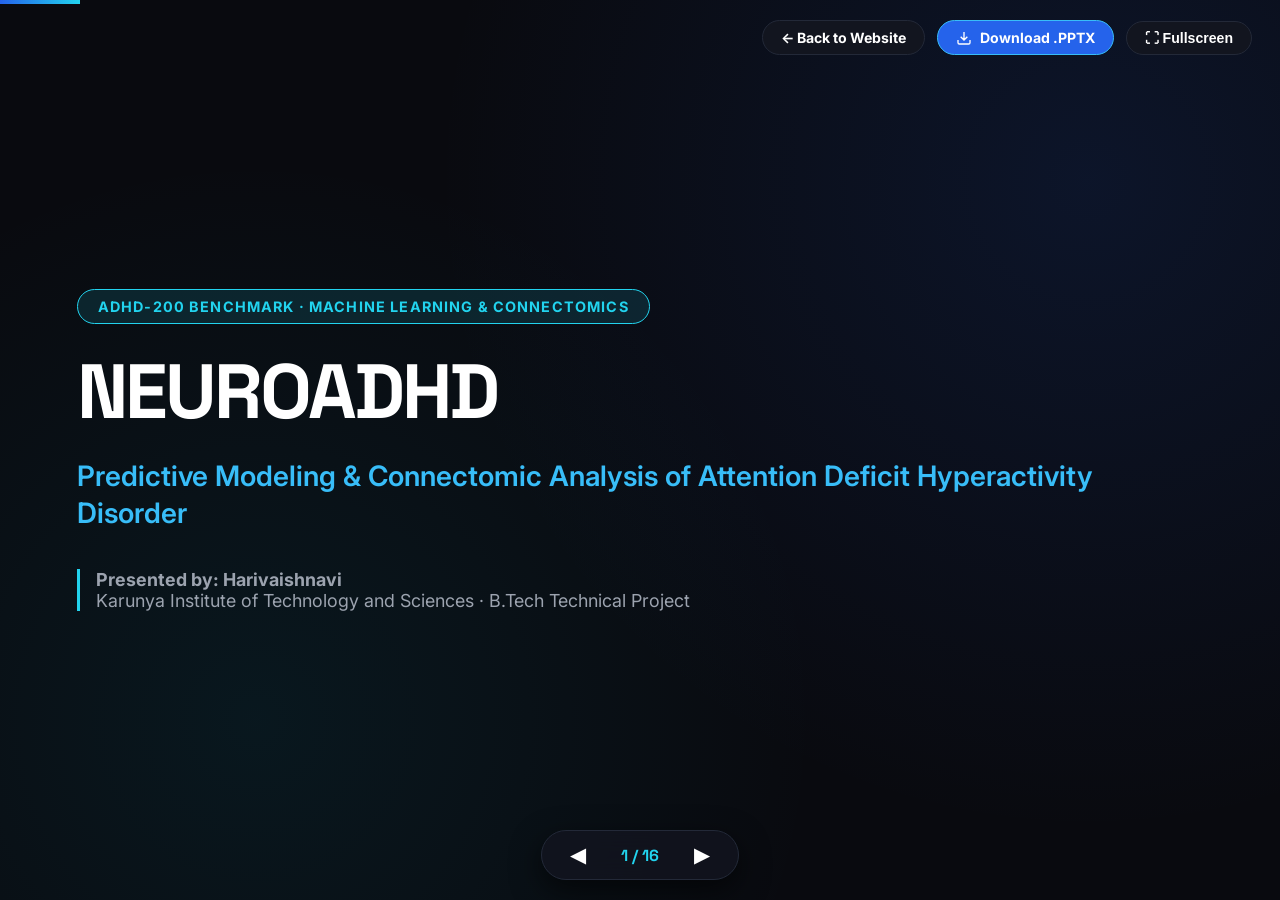
==== website/presentation.html @ 249923ac "Add high-visibility NeuroADHD presentation deck (PPTX and interactive web slides)" ====
<!doctype html>
<html lang="en">
<head>
  <meta charset="utf-8">
  <meta name="viewport" content="width=device-width, initial-scale=1">
  <title>NeuroADHD: Project Presentation Deck</title>
  <link rel="preconnect" href="https://fonts.googleapis.com">
  <link rel="preconnect" href="https://fonts.gstatic.com" crossorigin>
  <link href="https://fonts.googleapis.com/css2?family=Inter:wght@400;500;600;700&family=Space+Grotesk:wght@600;700&display=swap" rel="stylesheet">
  <style>
    :root {
      --bg: #090a0f;
      --card-bg: #12151f;
      --border: #232938;
      --cyan: #22d3ee;
      --blue: #38bdf8;
      --blue-dark: #2563eb;
      --orange: #f97316;
      --white: #ffffff;
      --muted: #9ca3af;
      --light: #e2e8f0;
      --font: 'Inter', system-ui, -apple-system, sans-serif;
      --display: 'Space Grotesk', system-ui, sans-serif;
    }

    *, *::before, *::after { box-sizing: border-box; margin: 0; padding: 0; }
    html, body {
      width: 100%; height: 100%; overflow: hidden;
      background: var(--bg); color: var(--white);
      font-family: var(--font);
      -webkit-font-smoothing: antialiased;
    }

    /* Deck Layout */
    .deck-container {
      position: relative; width: 100vw; height: 100vh;
      display: flex; align-items: center; justify-content: center;
    }

    .slide {
      position: absolute; inset: 0;
      display: none; flex-direction: column; justify-content: space-between;
      padding: clamp(30px, 4vw, 60px) clamp(40px, 6vw, 90px);
      background: radial-gradient(circle at 85% 20%, rgba(37, 99, 235, 0.12), transparent 50%),
                  radial-gradient(circle at 20% 80%, rgba(6, 182, 212, 0.08), transparent 45%),
                  var(--bg);
      opacity: 0; transform: scale(0.98);
      transition: opacity 0.35s ease, transform 0.35s ease;
    }

    .slide.active {
      display: flex; opacity: 1; transform: scale(1); z-index: 2;
    }

    /* Slide Header */
    .slide-header {
      margin-bottom: 24px;
    }
    .slide-eyebrow {
      font-size: clamp(0.85rem, 1.2vw, 1.15rem);
      font-weight: 700; color: var(--cyan);
      text-transform: uppercase; letter-spacing: 0.14em;
      display: flex; align-items: center; gap: 10px; margin-bottom: 8px;
    }
    .slide-eyebrow::before {
      content: ""; width: 24px; height: 3px; background: var(--cyan); border-radius: 999px;
    }
    .slide-title {
      font-family: var(--display);
      font-size: clamp(2.2rem, 3.2vw, 3.6rem);
      font-weight: 700; line-height: 1.12; letter-spacing: -0.03em;
    }
    .slide-title em {
      font-style: normal;
      background: linear-gradient(135deg, #fff 30%, var(--cyan) 80%, var(--blue) 100%);
      -webkit-background-clip: text; -webkit-text-fill-color: transparent;
    }

    /* Slide Body Layouts */
    .slide-body {
      flex: 1; display: flex; align-items: center; gap: clamp(24px, 3.5vw, 56px);
      min-height: 0;
    }

    .grid-2 {
      display: grid; grid-template-columns: 1.1fr 1fr; gap: 36px; width: 100%; height: 100%;
      align-items: center;
    }

    .grid-cards {
      display: grid; grid-template-columns: repeat(3, 1fr); gap: 24px; width: 100%;
    }

    .grid-cards-2 {
      display: grid; grid-template-columns: repeat(2, 1fr); gap: 24px; width: 100%;
    }

    /* Content Cards */
    .card {
      background: var(--card-bg); border: 1px solid var(--border);
      border-radius: 20px; padding: clamp(22px, 2.2vw, 36px);
      box-shadow: 0 10px 30px rgba(0, 0, 0, 0.4);
    }
    .card-title {
      font-family: var(--display); font-size: clamp(1.3rem, 1.6vw, 1.9rem);
      font-weight: 700; color: var(--cyan); margin-bottom: 12px;
    }
    .card-text {
      font-size: clamp(1.05rem, 1.25vw, 1.35rem); line-height: 1.6;
      color: var(--light);
    }

    .stat-card {
      text-align: center; padding: clamp(24px, 2.5vw, 40px);
    }
    .stat-num {
      font-family: var(--display); font-size: clamp(3.2rem, 4.5vw, 5.5rem);
      font-weight: 700; line-height: 1; margin-bottom: 8px;
    }
    .stat-label {
      font-size: clamp(1.15rem, 1.4vw, 1.6rem); font-weight: 700; color: var(--white);
      margin-bottom: 6px;
    }
    .stat-desc {
      font-size: clamp(0.9rem, 1.05vw, 1.2rem); color: var(--muted);
    }

    /* Big Bullet Lists */
    .big-bullets {
      list-style: none; display: flex; flex-direction: column; gap: clamp(14px, 1.6vw, 24px);
    }
    .big-bullets li {
      font-size: clamp(1.1rem, 1.35vw, 1.5rem); line-height: 1.55; color: var(--light);
      position: relative; padding-left: 1.8em;
    }
    .big-bullets li::before {
      content: "✦"; position: absolute; left: 0; top: 0;
      color: var(--cyan); font-size: 1.1em;
    }
    .big-bullets strong { color: var(--white); }

    /* Media Frames */
    .media-frame {
      width: 100%; height: 100%; max-height: 62vh;
      border-radius: 18px; overflow: hidden; border: 1px solid var(--border);
      background: #fafaf9; display: flex; align-items: center; justify-content: center;
      box-shadow: 0 20px 40px rgba(0,0,0,0.5);
    }
    .media-frame img {
      max-width: 100%; max-height: 100%; object-fit: contain;
    }

    /* Title Slide Specific */
    .hero-slide {
      justify-content: center; gap: 28px;
    }
    .badge-tag {
      display: inline-flex; align-items: center; gap: 10px;
      padding: 8px 20px; border-radius: 999px;
      background: rgba(34, 211, 238, 0.12); border: 1px solid var(--cyan);
      color: var(--cyan); font-weight: 700; font-size: clamp(0.9rem, 1.1vw, 1.2rem);
      letter-spacing: 0.08em; text-transform: uppercase; align-self: flex-start;
    }
    .hero-h1 {
      font-family: var(--display); font-size: clamp(3.5rem, 6vw, 6.2rem);
      font-weight: 700; line-height: 1.02; letter-spacing: -0.04em;
    }
    .hero-h2 {
      font-size: clamp(1.4rem, 2.2vw, 2.2rem); color: var(--blue);
      font-weight: 600; line-height: 1.3;
    }
    .hero-meta {
      font-size: clamp(1.1rem, 1.4vw, 1.5rem); color: var(--muted);
      border-left: 3px solid var(--cyan); padding-left: 16px; margin-top: 10px;
    }

    /* Controls Bar */
    .deck-controls {
      position: fixed; bottom: 20px; left: 50%; transform: translateX(-50%);
      z-index: 100; display: flex; align-items: center; gap: 14px;
      background: rgba(18, 21, 31, 0.85); backdrop-filter: blur(14px);
      border: 1px solid var(--border); border-radius: 999px;
      padding: 8px 18px; box-shadow: 0 10px 30px rgba(0,0,0,0.6);
    }
    .ctrl-btn {
      background: none; border: 0; color: var(--white);
      font-size: 1.3rem; cursor: pointer; padding: 4px 10px; border-radius: 8px;
      transition: all 0.2s; display: grid; place-items: center;
    }
    .ctrl-btn:hover { background: rgba(255, 255, 255, 0.15); color: var(--cyan); }
    .deck-counter {
      font-family: var(--display); font-size: 1rem; font-weight: 700;
      color: var(--cyan); min-width: 60px; text-align: center;
    }

    .top-actions {
      position: fixed; top: 20px; right: 28px; z-index: 100;
      display: flex; align-items: center; gap: 12px;
    }
    .action-btn {
      display: inline-flex; align-items: center; gap: 8px;
      padding: 8px 18px; border-radius: 999px; font-size: 0.88rem; font-weight: 700;
      color: #fff; background: var(--card-bg); border: 1px solid var(--border);
      text-decoration: none; transition: all 0.2s; cursor: pointer;
    }
    .action-btn:hover {
      background: var(--blue-dark); border-color: var(--blue); transform: translateY(-2px);
    }
    .action-btn--primary {
      background: var(--blue-dark); border-color: var(--blue);
    }
    .action-btn--primary:hover {
      background: var(--cyan); color: #000;
    }

    /* Progress Line */
    .deck-progress {
      position: fixed; top: 0; left: 0; height: 4px;
      background: linear-gradient(90deg, var(--blue-dark), var(--cyan));
      width: 0; z-index: 150; transition: width 0.3s ease;
    }

    @media (max-width: 1024px) {
      .grid-2 { grid-template-columns: 1fr; gap: 20px; }
      .grid-cards { grid-template-columns: repeat(2, 1fr); }
      .media-frame { max-height: 40vh; }
    }
  </style>
</head>
<body>

<div class="deck-progress" id="deckProgress"></div>

<div class="top-actions">
  <a class="action-btn" href="index.html">← Back to Website</a>
  <a class="action-btn action-btn--primary" href="NeuroADHD_Presentation.pptx" download title="Download PowerPoint File">
    <svg width="16" height="16" viewBox="0 0 24 24" fill="none" stroke="currentColor" stroke-width="2"><path d="M21 15v4a2 2 0 0 1-2 2H5a2 2 0 0 1-2-2v-4M7 10l5 5 5-5M12 15V3"/></svg>
    Download .PPTX
  </a>
  <button class="action-btn" id="fsBtn" title="Toggle Fullscreen">⛶ Fullscreen</button>
</div>

<div class="deck-container">

  <!-- SLIDE 1: Title -->
  <section class="slide hero-slide active" data-index="1">
    <div class="badge-tag">ADHD-200 Benchmark · Machine Learning & Connectomics</div>
    <h1 class="hero-h1">NEUROADHD</h1>
    <h2 class="hero-h2">Predictive Modeling & Connectomic Analysis of Attention Deficit Hyperactivity Disorder</h2>
    <div class="hero-meta">
      <strong>Presented by: Harivaishnavi</strong><br>
      Karunya Institute of Technology and Sciences · B.Tech Technical Project
    </div>
  </section>

  <!-- SLIDE 2: Key Milestones -->
  <section class="slide" data-index="2">
    <header class="slide-header">
      <div class="slide-eyebrow">Executive Summary</div>
      <h2 class="slide-title">Key Project Milestones at a <em>Glance</em></h2>
    </header>
    <div class="slide-body">
      <div class="grid-cards">
        <div class="card stat-card">
          <div class="stat-num" style="color: var(--white);">935</div>
          <div class="stat-label">Children in Cohort</div>
          <div class="stat-desc">Harmonized across 9 international clinics</div>
        </div>
        <div class="card stat-card">
          <div class="stat-num" style="color: var(--cyan);">13</div>
          <div class="stat-label">ML Architectures</div>
          <div class="stat-desc">Tree, linear, SVM & stacking ensembles</div>
        </div>
        <div class="card stat-card">
          <div class="stat-num" style="color: var(--blue);">0.73</div>
          <div class="stat-label">Set A ROC-AUC</div>
          <div class="stat-desc">Demographics + Cognitive IQ only (No survey)</div>
        </div>
        <div class="card stat-card">
          <div class="stat-num" style="color: var(--orange);">0.96</div>
          <div class="stat-label">Set B ROC-AUC</div>
          <div class="stat-desc">Augmented with parent symptom ratings</div>
        </div>
        <div class="card stat-card">
          <div class="stat-num" style="color: var(--cyan);">40</div>
          <div class="stat-label">fMRI Scans Analysed</div>
          <div class="stat-desc">Resting-state BOLD timeseries via Nilearn</div>
        </div>
        <div class="card stat-card">
          <div class="stat-num" style="color: var(--muted);">p=0.11</div>
          <div class="stat-label">Permutation Test</div>
          <div class="stat-desc">Connectome classifiers not above chance</div>
        </div>
      </div>
    </div>
  </section>

  <!-- SLIDE 3: Problem Statement -->
  <section class="slide" data-index="3">
    <header class="slide-header">
      <div class="slide-eyebrow">Clinical Background</div>
      <h2 class="slide-title">Why ADHD Diagnosis Needs <em>Machine Learning</em></h2>
    </header>
    <div class="slide-body">
      <div class="grid-cards-2">
        <div class="card">
          <div class="card-title">01 · High Global Burden</div>
          <p class="card-text">ADHD impacts 5% to 7% of children worldwide, impairing executive function, academic attainment, and emotional regulation.</p>
        </div>
        <div class="card">
          <div class="card-title">02 · Subjective & Delayed</div>
          <p class="card-text">Standard assessments rely on parent/teacher interviews and clinician variance. Waitlists exceed 12–18 months in community healthcare.</p>
        </div>
        <div class="card">
          <div class="card-title">03 · Masking & Gender Gap</div>
          <p class="card-text">High-IQ children and females frequently mask overt hyperactivity, exhibiting subtle inattention and suffering from delayed diagnosis.</p>
        </div>
        <div class="card">
          <div class="card-title">04 · Consortium Site Bias</div>
          <p class="card-text">Multicenter cohorts exhibit massive clinic prevalence shifts (0% to 58%), causing naive AI models to memorize hospital names instead of pathology.</p>
        </div>
      </div>
    </div>
  </section>

  <!-- SLIDE 4: Personal Contributions -->
  <section class="slide" data-index="4">
    <header class="slide-header">
      <div class="slide-eyebrow">Project Scope</div>
      <h2 class="slide-title">What Exactly I Built & <em>Delivered</em></h2>
    </header>
    <div class="slide-body">
      <div class="grid-cards">
        <div class="card">
          <div class="card-title">Data Ingestion</div>
          <p class="card-text">Harmonized 10 clinical centers, pruned 101 duplicate records, normalized Conners & ADHD-RS to [0,1], and fixed sentinel NaNs.</p>
        </div>
        <div class="card">
          <div class="card-title">Statistical Rigor</div>
          <p class="card-text">Evaluated Cohen's d effect sizes, Welch's t-tests, Mann-Whitney U, and VIFs across demographic and cognitive markers.</p>
        </div>
        <div class="card">
          <div class="card-title">13-Model Zoo</div>
          <p class="card-text">Trained and tuned 13 ML models via 5-fold CV, randomized search, voting/stacking ensembles, and Youden thresholding.</p>
        </div>
        <div class="card">
          <div class="card-title">Fairness & Bias</div>
          <p class="card-text">Conducted Leave-One-Site-Out (LOSO) checks, audited 0.70 site confounder, and uncovered ethical gender sensitivity disparity.</p>
        </div>
        <div class="card">
          <div class="card-title">SHAP Attribution</div>
          <p class="card-text">Decomposed black-box decisions with SHAP beeswarm/force plots, uncovering and fixing the NYU handedness artifact.</p>
        </div>
        <div class="card">
          <div class="card-title">Connectomics & App</div>
          <p class="card-text">Extracted fMRI connectomes with Nilearn (MSDL & BASC) and built an interactive 3D WebGL web app with live in-browser inference.</p>
        </div>
      </div>
    </div>
  </section>

  <!-- SLIDE 5: Phase 1 Data Cleaning -->
  <section class="slide" data-index="5">
    <header class="slide-header">
      <div class="slide-eyebrow">Phase 1 · ETL Pipeline</div>
      <h2 class="slide-title">Multi-Center Clinical Data <em>Harmonization</em></h2>
    </header>
    <div class="slide-body">
      <div class="grid-2">
        <div class="card">
          <ul class="big-bullets">
            <li><strong>Ingested 10 Clinics:</strong> Downloaded raw TSVs directly from the public ADHD-200 S3 repository.</li>
            <li><strong>Excised 101 Duplicates:</strong> Filtered repeated rows to ensure zero data leakage across splits.</li>
            <li><strong>Normalized Questionnaires:</strong> Unified Conners' T-scores (40–100) and ADHD-RS IV (18–72) onto a continuous [0, 1] severity scale.</li>
            <li><strong>Harmonized Handedness:</strong> Converted disparate categorical & continuous scales into a unified dominant hand indicator.</li>
            <li><strong>Quarantined Brown Site:</strong> Isolated unlabelled cohort (n=26) for zero-shot testing.</li>
          </ul>
        </div>
        <div class="media-frame">
          <img src="assets/img/01_raw_column_coverage.png" alt="Column coverage matrix">
        </div>
      </div>
    </div>
  </section>

  <!-- SLIDE 6: Phase 2 EDA -->
  <section class="slide" data-index="6">
    <header class="slide-header">
      <div class="slide-eyebrow">Phase 2 · Exploratory Analysis</div>
      <h2 class="slide-title">Statistical Findings & <em>Cohen's d Effect Sizes</em></h2>
    </header>
    <div class="slide-body">
      <div class="grid-2">
        <div class="card">
          <ul class="big-bullets">
            <li><strong>Sex Disparity:</strong> Boys diagnosed at more than double the rate of girls (49% vs 22%).</li>
            <li><strong>Cognitive Shifts:</strong> Verbal IQ (d = -0.47), Performance IQ (d = -0.55), and Full IQ (d = -0.56) show modest drops but heavy overlap.</li>
            <li><strong>Symptom Dominance:</strong> Parent rating questionnaires exhibit massive clinical separation (Cohen's d = 2.87, p &lt; 1e-100!).</li>
            <li><strong>Site Asymmetry:</strong> ADHD rates vary between 0% (WashU) and 58% (NYU), acting as a primary statistical confounder.</li>
            <li><strong>PCA & t-SNE:</strong> Proved no distinct biological clusters exist without symptom ratings.</li>
          </ul>
        </div>
        <div class="media-frame">
          <img src="assets/img/02_effect_sizes.png" alt="Cohen's d effect sizes">
        </div>
      </div>
    </div>
  </section>

  <!-- SLIDE 7: Phase 3 Preprocessing -->
  <section class="slide" data-index="7">
    <header class="slide-header">
      <div class="slide-eyebrow">Phase 3 · Feature Engineering</div>
      <h2 class="slide-title">Evidence-Based Preprocessing & <em>Imbalance Mitigation</em></h2>
    </header>
    <div class="slide-body">
      <div class="grid-2">
        <div class="card">
          <ul class="big-bullets">
            <li><strong>Stratified 80/20 Split:</strong> Locked 20% holdout test set (n=187 for Set A; n=98 for Set B) untouched until final evaluation.</li>
            <li><strong>Imputation Benchmark:</strong> Mean, Median, KNN, and Iterative imputation gave identical AUCs; median was selected for operational simplicity.</li>
            <li><strong>Class Imbalance Mitigation:</strong> Class-weighted loss raised minority catch rate (sensitivity) from 49% to 67%.</li>
            <li><strong>Non-Linear Features:</strong> Engineered Verbal-Performance IQ Discrepancy and quadratic Age curve (Age - 12)^2.</li>
            <li><strong>Consensus Feature Selection:</strong> RFECV and L1 Lasso confirmed parent symptom ratings outrank all other features.</li>
          </ul>
        </div>
        <div class="media-frame">
          <img src="assets/img/03_imbalance_comparison.png" alt="Class imbalance handling benchmark">
        </div>
      </div>
    </div>
  </section>

  <!-- SLIDE 8: Phase 4 Model Zoo -->
  <section class="slide" data-index="8">
    <header class="slide-header">
      <div class="slide-eyebrow">Phase 4 · Model Zoo</div>
      <h2 class="slide-title">Benchmarking 13 Machine Learning <em>Architectures</em></h2>
    </header>
    <div class="slide-body">
      <div class="grid-2">
        <div class="card">
          <ul class="big-bullets">
            <li><strong>13 Architectures Evaluated:</strong> Logistic Regression, LDA, Gaussian NB, KNN, Random Forest, Extra Trees, GBDT, XGBoost, LightGBM, AdaBoost, RBF SVM, Voting, and Stacking.</li>
            <li><strong>Rigorous 5-Fold Cross Validation:</strong> Evaluated all models under identical folds with full pipeline containment.</li>
            <li><strong>Hyperparameter Tuning:</strong> Conducted RandomizedSearchCV across model parameter distributions.</li>
            <li><strong>Youden Thresholding:</strong> Calibrated decision cutoffs to balance sensitivity and specificity under class imbalance.</li>
          </ul>
        </div>
        <div class="media-frame">
          <img src="assets/img/04_model_comparison_cv.png" alt="Model comparison boxplot">
        </div>
      </div>
    </div>
  </section>

  <!-- SLIDE 9: Phase 5 Test Set Results -->
  <section class="slide" data-index="9">
    <header class="slide-header">
      <div class="slide-eyebrow">Phase 5 · Test Set Generalization</div>
      <h2 class="slide-title">Locked Holdout Test Results <em>(1,000 Bootstraps)</em></h2>
    </header>
    <div class="slide-body">
      <div class="grid-cards-2">
        <div class="card" style="border-color: var(--blue); border-width: 2px;">
          <div style="color: var(--blue); font-weight: 700; font-size: 1.2rem; margin-bottom: 4px;">SET A: Demographics & IQ Only</div>
          <div style="color: var(--muted); font-size: 1rem; margin-bottom: 12px;">Random Forest (Tuned) · n = 187</div>
          <div class="stat-num" style="color: var(--white); font-size: 4rem;">0.730</div>
          <div style="color: var(--cyan); font-weight: 700; margin-bottom: 16px;">Test ROC-AUC (95% CI: 0.655 – 0.800)</div>
          <ul class="big-bullets" style="gap: 10px;">
            <li style="font-size: 1.15rem;">Accuracy: <strong>64.7%</strong> | Bal. Acc: <strong>64.6%</strong></li>
            <li style="font-size: 1.15rem;">Sensitivity (Catch Rate): <strong>63.9%</strong></li>
            <li style="font-size: 1.15rem;">Specificity (Clear Rate): <strong>65.2%</strong></li>
            <li style="font-size: 1.15rem;"><strong>Takeaway:</strong> Demographic markers establish an upper bound of ~0.73 AUC.</li>
          </ul>
        </div>

        <div class="card" style="border-color: var(--orange); border-width: 2px;">
          <div style="color: var(--orange); font-weight: 700; font-size: 1.2rem; margin-bottom: 4px;">SET B: With Parent Symptom Ratings</div>
          <div style="color: var(--muted); font-size: 1rem; margin-bottom: 12px;">Logistic Regression (Tuned) · n = 98</div>
          <div class="stat-num" style="color: var(--white); font-size: 4rem;">0.955</div>
          <div style="color: var(--orange); font-weight: 700; margin-bottom: 16px;">Test ROC-AUC (95% CI: 0.906 – 0.988)</div>
          <ul class="big-bullets" style="gap: 10px;">
            <li style="font-size: 1.15rem;">Accuracy: <strong>88.8%</strong> | Bal. Acc: <strong>88.7%</strong></li>
            <li style="font-size: 1.15rem;">Sensitivity (Catch Rate): <strong>94.0%</strong></li>
            <li style="font-size: 1.15rem;">Specificity (Clear Rate): <strong>83.3%</strong></li>
            <li style="font-size: 1.15rem;"><strong>Takeaway:</strong> Behavioral ratings determine diagnosis (automated screening).</li>
          </ul>
        </div>
      </div>
    </div>
  </section>

  <!-- SLIDE 10: Phase 6 Gender Fairness -->
  <section class="slide" data-index="10">
    <header class="slide-header">
      <div class="slide-eyebrow">Phase 6 · Algorithmic Fairness</div>
      <h2 class="slide-title">Uncovering Severe Gender Disparity in <em>Set A</em></h2>
    </header>
    <div class="slide-body">
      <div class="grid-2">
        <div class="card">
          <ul class="big-bullets">
            <li><strong>Severe Catch-Rate Gap:</strong> In Set A (demographics only), sensitivity for boys was <strong>75.0%</strong>, but collapsed to <strong>25.0%</strong> for girls!</li>
            <li><strong>Why?</strong> The model learned that "male" is a major clue, codifying historical referral bias.</li>
            <li><strong>Clinical Danger:</strong> Girls with high IQ or inattentive profiles were systematically misclassified as neurotypical.</li>
            <li><strong>Resolution in Set B:</strong> Incorporating parent questionnaires restored female sensitivity to <strong>100.0%</strong>!</li>
          </ul>
        </div>
        <div class="media-frame">
          <img src="assets/img/04_confusion_matrices.png" alt="Confusion matrices by group">
        </div>
      </div>
    </div>
  </section>

  <!-- SLIDE 11: Phase 7 Site Confounders -->
  <section class="slide" data-index="11">
    <header class="slide-header">
      <div class="slide-eyebrow">Phase 7 · Confounder Auditing</div>
      <h2 class="slide-title">Clinic Confounder Discovery & <em>LOSO Validation</em></h2>
    </header>
    <div class="slide-body">
      <div class="grid-2">
        <div class="card">
          <ul class="big-bullets">
            <li><strong>The Clinic Shortcut:</strong> A model provided ONLY the clinic ID reaches <strong>0.7025 AUC</strong> without looking at the patient!</li>
            <li><strong>Strict Exclusion:</strong> Clinic ID was excluded from production features to ensure genuine generalization.</li>
            <li><strong>Leave-One-Site-Out (LOSO):</strong> Iteratively trained on N-1 clinics and tested on the remaining clinic.</li>
            <li><strong>Performance Swings:</strong> Scores range from 0.56 AUC (KKI) to 0.86 AUC (Peking), proving multi-site re-calibration is mandatory.</li>
          </ul>
        </div>
        <div class="media-frame">
          <img src="assets/img/04_leave_one_site_out.png" alt="LOSO results across clinics">
        </div>
      </div>
    </div>
  </section>

  <!-- SLIDE 12: Phase 8 SHAP Explainability -->
  <section class="slide" data-index="12">
    <header class="slide-header">
      <div class="slide-eyebrow">Phase 8 · Explainable AI</div>
      <h2 class="slide-title">SHAP Feature Attribution & <em>The NYU Handedness Bug</em></h2>
    </header>
    <div class="slide-body">
      <div class="grid-2">
        <div class="card">
          <ul class="big-bullets">
            <li><strong>The Handedness Mystery:</strong> Handedness originally ranked 2nd in importance for Set A. Left-handedness pushed strongly toward ADHD.</li>
            <li><strong>Investigating Raw Data:</strong> NYU (58% ADHD rate) coded handedness as continuous Edinburgh scores, while other clinics coded binary flags!</li>
            <li><strong>The Fix:</strong> Re-harmonized all clinics to true dominant hand -> Handedness attribution collapsed to zero!</li>
            <li><strong>Takeaway:</strong> Proved that explainable AI (SHAP) is essential to detect hidden data collection artifacts.</li>
          </ul>
        </div>
        <div class="media-frame">
          <img src="assets/img/05_shap_beeswarm_SetA.png" alt="SHAP Beeswarm summary Set A">
        </div>
      </div>
    </div>
  </section>

  <!-- SLIDE 13: Phase 9 fMRI Connectomics -->
  <section class="slide" data-index="13">
    <header class="slide-header">
      <div class="slide-eyebrow">Phase 9 · Neuroimaging Analysis</div>
      <h2 class="slide-title">Resting-State fMRI Connectomes <em>via Nilearn</em></h2>
    </header>
    <div class="slide-body">
      <div class="grid-2">
        <div class="card">
          <ul class="big-bullets">
            <li><strong>Connectome Pipeline (n = 40):</strong> MSDL (39 regions) and BASC-64 atlases; Correlation, Partial Correlation, and Tangent Space.</li>
            <li><strong>42 Configurations Tested:</strong> Top model: PCA + RBF SVM on MSDL correlation matrix (Accuracy: 56.2%, ROC-AUC: 0.63).</li>
            <li><strong>500-Iteration Permutation Test:</strong> Observed score yields p = 0.11 (Null mean = 51.2%).</li>
            <li><strong>Scientific Verdict:</strong> In n=40 samples, rs-fMRI connectomes do NOT significantly outperform random guessing. Larger cohorts (n&gt;2,000) are needed.</li>
          </ul>
        </div>
        <div class="media-frame">
          <img src="assets/img/06_connectome.png" alt="Brain connectome network plot">
        </div>
      </div>
    </div>
  </section>

  <!-- SLIDE 14: Phase 10 Web Deployment -->
  <section class="slide" data-index="14">
    <header class="slide-header">
      <div class="slide-eyebrow">Phase 10 · Production Deployment</div>
      <h2 class="slide-title">Interactive 3D Web App & <em>Live In-Browser Inference</em></h2>
    </header>
    <div class="slide-body">
      <div class="grid-cards">
        <div class="card">
          <div class="card-title">3D Brain Connectome</div>
          <p class="card-text">Three.js WebGL canvas rendering 48 anatomical nodes with traveling synaptic BOLD pulses responsive to cursor movement.</p>
        </div>
        <div class="card">
          <div class="card-title">Interactive Model Zoo</div>
          <p class="card-text">Chart.js multi-metric benchmark explorer: toggle ROC-AUC, Balanced Accuracy, F1-Score, Sensitivity, and Precision.</p>
        </div>
        <div class="card">
          <div class="card-title">Live In-Browser Predictor</div>
          <p class="card-text">Executes real-time logistic regression inference in the browser with 5 clinical presets (Control, Combined, Inattentive, High-IQ, Reset).</p>
        </div>
        <div class="card">
          <div class="card-title">SHAP Waterfall Bars</div>
          <p class="card-text">Dynamic log-odds attribution chart showing exact positive (ADHD) and negative (TD) contributions with sign tags.</p>
        </div>
        <div class="card">
          <div class="card-title">Zero Backend Required</div>
          <p class="card-text">Pure static bundle deployed on GitHub Pages with zero server dependencies and instant global availability.</p>
        </div>
        <div class="card">
          <div class="card-title">Full Reproducibility</div>
          <p class="card-text">Features interactive HTML exports for all 6 notebooks, .ipynb downloads, and copyable repository structure.</p>
        </div>
      </div>
    </div>
  </section>

  <!-- SLIDE 15: Conclusion -->
  <section class="slide" data-index="15">
    <header class="slide-header">
      <div class="slide-eyebrow">Conclusion & Impact</div>
      <h2 class="slide-title">Key Scientific Takeaways & <em>Future Directions</em></h2>
    </header>
    <div class="slide-body">
      <div class="grid-cards-2">
        <div class="card">
          <div class="card-title">What My Project Proved</div>
          <ul class="big-bullets" style="gap: 12px; margin-top: 10px;">
            <li style="font-size: 1.15rem;">Demographics + IQ establish an upper bound of ~0.73 AUC.</li>
            <li style="font-size: 1.15rem;">Parent surveys dominate diagnosis (~0.96 AUC, 94% sensitivity).</li>
            <li style="font-size: 1.15rem;">Demographic AI discriminates against females (25% catch rate).</li>
            <li style="font-size: 1.15rem;">SHAP explainability is mandatory to catch multi-site data artifacts.</li>
            <li style="font-size: 1.15rem;">Small-sample fMRI connectomes are limited by sample size.</li>
          </ul>
        </div>

        <div class="card">
          <div class="card-title">Future Enhancements</div>
          <ul class="big-bullets" style="gap: 12px; margin-top: 10px;">
            <li style="font-size: 1.15rem;">Scale neuroimaging to the ABCD Study (n > 11,800).</li>
            <li style="font-size: 1.15rem;">Model teacher-parent rating discordance as an informative feature.</li>
            <li style="font-size: 1.15rem;">Incorporate Polygenic Risk Scores (PRS) for gene-cognition fusion.</li>
            <li style="font-size: 1.15rem;">Package into HL7 FHIR-compliant Electronic Health Record (EHR) clinical decision support modules.</li>
          </ul>
        </div>
      </div>
    </div>
  </section>

  <!-- SLIDE 16: Q&A / Thank You -->
  <section class="slide hero-slide" data-index="16" style="text-align: center; align-items: center;">
    <h1 class="hero-h1" style="font-size: 5rem;">THANK YOU</h1>
    <h2 class="hero-h2" style="font-size: 2.2rem; color: var(--cyan);">Questions & Discussion</h2>
    <div class="card" style="max-width: 800px; padding: 30px; margin-top: 20px;">
      <p style="font-size: 1.25rem; line-height: 1.8; color: var(--light);">
        🌐 <strong>Live Website:</strong> <a href="https://harivaishnavi28192.github.io/NeuroADHD/" target="_blank" style="color: var(--blue);">harivaishnavi28192.github.io/NeuroADHD</a><br>
        💻 <strong>GitHub Code:</strong> <a href="https://github.com/Harivaishnavi28192/NeuroADHD" target="_blank" style="color: var(--cyan);">github.com/Harivaishnavi28192/NeuroADHD</a><br>
        👤 <strong>Presenter:</strong> Harivaishnavi | Karunya Institute of Technology and Sciences
      </p>
    </div>
  </section>

</div>

<!-- Deck Navigation Controls -->
<div class="deck-controls">
  <button class="ctrl-btn" id="prevBtn" title="Previous Slide (Left Arrow)">◀</button>
  <span class="deck-counter" id="deckCounter">1 / 16</span>
  <button class="ctrl-btn" id="nextBtn" title="Next Slide (Right Arrow or Space)">▶</button>
</div>

<script>
  (function () {
    const slides = Array.from(document.querySelectorAll('.slide'));
    const counter = document.getElementById('deckCounter');
    const progress = document.getElementById('deckProgress');
    const prevBtn = document.getElementById('prevBtn');
    const nextBtn = document.getElementById('nextBtn');
    const fsBtn = document.getElementById('fsBtn');
    let current = 0;

    function showSlide(index) {
      current = Math.max(0, Math.min(index, slides.length - 1));
      slides.forEach((s, i) => s.classList.toggle('active', i === current));
      if (counter) counter.textContent = `${current + 1} / ${slides.length}`;
      if (progress) progress.style.width = `${((current + 1) / slides.length) * 100}%`;
    }

    function next() { showSlide(current + 1); }
    function prev() { showSlide(current - 1); }

    if (nextBtn) nextBtn.addEventListener('click', next);
    if (prevBtn) prevBtn.addEventListener('click', prev);

    document.addEventListener('keydown', (e) => {
      if (e.key === 'ArrowRight' || e.key === ' ' || e.key === 'PageDown') {
        e.preventDefault(); next();
      } else if (e.key === 'ArrowLeft' || e.key === 'PageUp') {
        e.preventDefault(); prev();
      } else if (e.key === 'Home') {
        e.preventDefault(); showSlide(0);
      } else if (e.key === 'End') {
        e.preventDefault(); showSlide(slides.length - 1);
      } else if (e.key.toLowerCase() === 'f') {
        toggleFullscreen();
      }
    });

    function toggleFullscreen() {
      if (!document.fullscreenElement) {
        document.documentElement.requestFullscreen().catch(() => {});
      } else {
        document.exitFullscreen().catch(() => {});
      }
    }
    if (fsBtn) fsBtn.addEventListener('click', toggleFullscreen);

    showSlide(0);
  })();
</script>
</body>
</html>
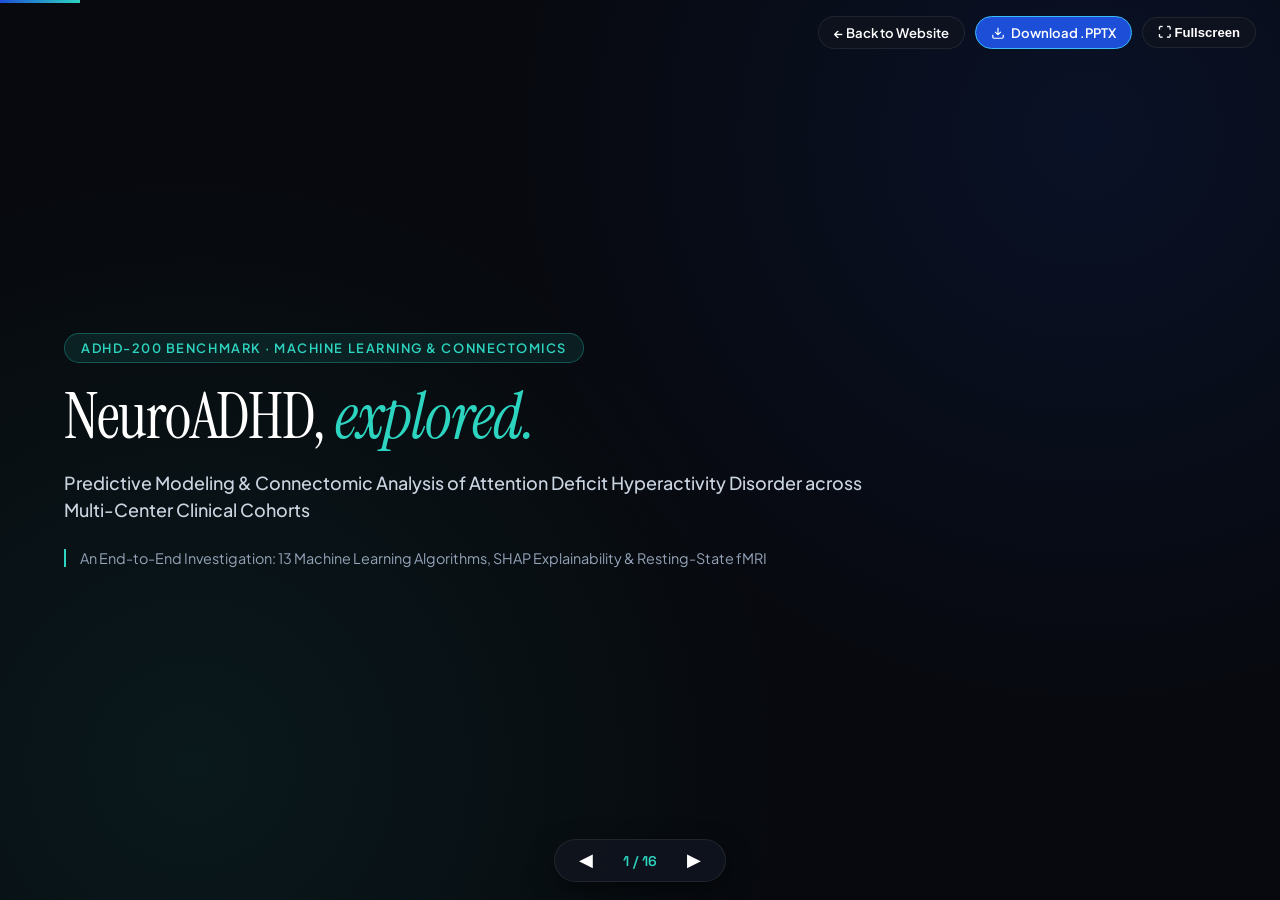
==== commit 3b56388c: "Refactor presentation typography, font sizes, and minimal closing slide" ====
--- a/website/presentation.html
+++ b/website/presentation.html
@@ -6,28 +6,31 @@
   <title>NeuroADHD: Project Presentation Deck</title>
   <link rel="preconnect" href="https://fonts.googleapis.com">
   <link rel="preconnect" href="https://fonts.gstatic.com" crossorigin>
-  <link href="https://fonts.googleapis.com/css2?family=Inter:wght@400;500;600;700&family=Space+Grotesk:wght@600;700&display=swap" rel="stylesheet">
+  <link href="https://fonts.googleapis.com/css2?family=Instrument+Serif:ital@0;1&family=Plus+Jakarta+Sans:wght@400;500;600;700&family=Space+Grotesk:wght@500;600;700&display=swap" rel="stylesheet">
   <style>
     :root {
-      --bg: #090a0f;
-      --card-bg: #12151f;
-      --border: #232938;
+      --bg: #07090e;
+      --bg-card: rgba(16, 21, 31, 0.7);
+      --border: rgba(255, 255, 255, 0.08);
+      --border-accent: rgba(34, 211, 238, 0.25);
       --cyan: #22d3ee;
+      --teal: #2dd4bf;
       --blue: #38bdf8;
-      --blue-dark: #2563eb;
+      --blue-dark: #1d4ed8;
       --orange: #f97316;
       --white: #ffffff;
-      --muted: #9ca3af;
-      --light: #e2e8f0;
-      --font: 'Inter', system-ui, -apple-system, sans-serif;
-      --display: 'Space Grotesk', system-ui, sans-serif;
+      --muted: #94a3b8;
+      --light: #cbd5e1;
+      --font-body: 'Plus Jakarta Sans', system-ui, -apple-system, sans-serif;
+      --font-serif: 'Instrument Serif', Georgia, serif;
+      --font-display: 'Space Grotesk', system-ui, sans-serif;
     }
 
     *, *::before, *::after { box-sizing: border-box; margin: 0; padding: 0; }
     html, body {
       width: 100%; height: 100%; overflow: hidden;
       background: var(--bg); color: var(--white);
-      font-family: var(--font);
+      font-family: var(--font-body);
       -webkit-font-smoothing: antialiased;
     }
 
@@ -40,12 +43,12 @@
     .slide {
       position: absolute; inset: 0;
       display: none; flex-direction: column; justify-content: space-between;
-      padding: clamp(30px, 4vw, 60px) clamp(40px, 6vw, 90px);
-      background: radial-gradient(circle at 85% 20%, rgba(37, 99, 235, 0.12), transparent 50%),
-                  radial-gradient(circle at 20% 80%, rgba(6, 182, 212, 0.08), transparent 45%),
+      padding: clamp(28px, 3.5vw, 48px) clamp(36px, 5vw, 76px);
+      background: radial-gradient(circle at 85% 15%, rgba(29, 78, 216, 0.12), transparent 45%),
+                  radial-gradient(circle at 15% 85%, rgba(45, 212, 191, 0.08), transparent 45%),
                   var(--bg);
-      opacity: 0; transform: scale(0.98);
-      transition: opacity 0.35s ease, transform 0.35s ease;
+      opacity: 0; transform: scale(0.985);
+      transition: opacity 0.3s ease, transform 0.3s ease;
     }
 
     .slide.active {
@@ -54,97 +57,98 @@
 
     /* Slide Header */
     .slide-header {
-      margin-bottom: 24px;
+      margin-bottom: 18px;
     }
     .slide-eyebrow {
-      font-size: clamp(0.85rem, 1.2vw, 1.15rem);
-      font-weight: 700; color: var(--cyan);
-      text-transform: uppercase; letter-spacing: 0.14em;
-      display: flex; align-items: center; gap: 10px; margin-bottom: 8px;
+      font-size: 0.8rem;
+      font-weight: 700; color: var(--teal);
+      text-transform: uppercase; letter-spacing: 0.16em;
+      display: inline-flex; align-items: center; gap: 8px; margin-bottom: 6px;
     }
     .slide-eyebrow::before {
-      content: ""; width: 24px; height: 3px; background: var(--cyan); border-radius: 999px;
+      content: ""; width: 18px; height: 2px; background: currentColor; border-radius: 999px;
     }
     .slide-title {
-      font-family: var(--display);
-      font-size: clamp(2.2rem, 3.2vw, 3.6rem);
-      font-weight: 700; line-height: 1.12; letter-spacing: -0.03em;
+      font-family: var(--font-display);
+      font-size: clamp(1.6rem, 2.2vw, 2.4rem);
+      font-weight: 700; line-height: 1.15; letter-spacing: -0.025em;
     }
     .slide-title em {
-      font-style: normal;
-      background: linear-gradient(135deg, #fff 30%, var(--cyan) 80%, var(--blue) 100%);
-      -webkit-background-clip: text; -webkit-text-fill-color: transparent;
+      font-family: var(--font-serif);
+      font-size: 1.15em; font-weight: 400; font-style: italic;
+      color: var(--teal);
     }
 
     /* Slide Body Layouts */
     .slide-body {
-      flex: 1; display: flex; align-items: center; gap: clamp(24px, 3.5vw, 56px);
+      flex: 1; display: flex; align-items: center; gap: clamp(20px, 3vw, 42px);
       min-height: 0;
     }
 
     .grid-2 {
-      display: grid; grid-template-columns: 1.1fr 1fr; gap: 36px; width: 100%; height: 100%;
+      display: grid; grid-template-columns: 1.15fr 1fr; gap: 28px; width: 100%; height: 100%;
       align-items: center;
     }
 
     .grid-cards {
-      display: grid; grid-template-columns: repeat(3, 1fr); gap: 24px; width: 100%;
+      display: grid; grid-template-columns: repeat(3, 1fr); gap: 16px; width: 100%;
     }
 
     .grid-cards-2 {
-      display: grid; grid-template-columns: repeat(2, 1fr); gap: 24px; width: 100%;
+      display: grid; grid-template-columns: repeat(2, 1fr); gap: 20px; width: 100%;
     }
 
     /* Content Cards */
     .card {
-      background: var(--card-bg); border: 1px solid var(--border);
-      border-radius: 20px; padding: clamp(22px, 2.2vw, 36px);
-      box-shadow: 0 10px 30px rgba(0, 0, 0, 0.4);
+      background: var(--bg-card); border: 1px solid var(--border);
+      border-radius: 16px; padding: clamp(18px, 1.8vw, 26px);
+      backdrop-filter: blur(12px);
+      box-shadow: 0 4px 20px rgba(0, 0, 0, 0.35);
     }
     .card-title {
-      font-family: var(--display); font-size: clamp(1.3rem, 1.6vw, 1.9rem);
-      font-weight: 700; color: var(--cyan); margin-bottom: 12px;
+      font-family: var(--font-display); font-size: clamp(1.05rem, 1.25vw, 1.25rem);
+      font-weight: 600; color: var(--teal); margin-bottom: 8px;
     }
     .card-text {
-      font-size: clamp(1.05rem, 1.25vw, 1.35rem); line-height: 1.6;
+      font-size: clamp(0.86rem, 0.95vw, 0.98rem); line-height: 1.6;
       color: var(--light);
     }
 
     .stat-card {
-      text-align: center; padding: clamp(24px, 2.5vw, 40px);
+      text-align: center; padding: clamp(18px, 2vw, 28px);
     }
     .stat-num {
-      font-family: var(--display); font-size: clamp(3.2rem, 4.5vw, 5.5rem);
-      font-weight: 700; line-height: 1; margin-bottom: 8px;
+      font-family: var(--font-display); font-size: clamp(2.4rem, 3.2vw, 3.6rem);
+      font-weight: 700; line-height: 1; margin-bottom: 6px;
     }
     .stat-label {
-      font-size: clamp(1.15rem, 1.4vw, 1.6rem); font-weight: 700; color: var(--white);
-      margin-bottom: 6px;
+      font-size: clamp(0.95rem, 1.1vw, 1.15rem); font-weight: 600; color: var(--white);
+      margin-bottom: 4px;
     }
     .stat-desc {
-      font-size: clamp(0.9rem, 1.05vw, 1.2rem); color: var(--muted);
-    }
-
-    /* Big Bullet Lists */
+      font-size: clamp(0.78rem, 0.85vw, 0.9rem); color: var(--muted);
+    }
+
+    /* Bullet Lists */
     .big-bullets {
-      list-style: none; display: flex; flex-direction: column; gap: clamp(14px, 1.6vw, 24px);
+      list-style: none; display: flex; flex-direction: column; gap: clamp(10px, 1.2vw, 16px);
     }
     .big-bullets li {
-      font-size: clamp(1.1rem, 1.35vw, 1.5rem); line-height: 1.55; color: var(--light);
-      position: relative; padding-left: 1.8em;
+      font-size: clamp(0.88rem, 1vw, 1.02rem); line-height: 1.55; color: var(--light);
+      position: relative; padding-left: 1.6em;
     }
     .big-bullets li::before {
       content: "✦"; position: absolute; left: 0; top: 0;
-      color: var(--cyan); font-size: 1.1em;
-    }
-    .big-bullets strong { color: var(--white); }
+      color: var(--teal); font-size: 0.9em;
+    }
+    .big-bullets strong { color: var(--white); font-weight: 600; }
 
     /* Media Frames */
     .media-frame {
-      width: 100%; height: 100%; max-height: 62vh;
-      border-radius: 18px; overflow: hidden; border: 1px solid var(--border);
+      width: 100%; height: 100%; max-height: 56vh;
+      border-radius: 14px; overflow: hidden; border: 1px solid var(--border);
       background: #fafaf9; display: flex; align-items: center; justify-content: center;
-      box-shadow: 0 20px 40px rgba(0,0,0,0.5);
+      box-shadow: 0 14px 30px rgba(0,0,0,0.4);
     }
     .media-frame img {
       max-width: 100%; max-height: 100%; object-fit: contain;
@@ -152,78 +156,112 @@
 
     /* Title Slide Specific */
     .hero-slide {
-      justify-content: center; gap: 28px;
+      justify-content: center; gap: 20px;
     }
     .badge-tag {
-      display: inline-flex; align-items: center; gap: 10px;
-      padding: 8px 20px; border-radius: 999px;
-      background: rgba(34, 211, 238, 0.12); border: 1px solid var(--cyan);
-      color: var(--cyan); font-weight: 700; font-size: clamp(0.9rem, 1.1vw, 1.2rem);
-      letter-spacing: 0.08em; text-transform: uppercase; align-self: flex-start;
+      display: inline-flex; align-items: center; gap: 8px;
+      padding: 6px 16px; border-radius: 999px;
+      background: rgba(45, 212, 191, 0.1); border: 1px solid rgba(45, 212, 191, 0.3);
+      color: var(--teal); font-weight: 600; font-size: 0.8rem;
+      letter-spacing: 0.12em; text-transform: uppercase; align-self: flex-start;
     }
     .hero-h1 {
-      font-family: var(--display); font-size: clamp(3.5rem, 6vw, 6.2rem);
-      font-weight: 700; line-height: 1.02; letter-spacing: -0.04em;
+      font-family: var(--font-serif);
+      font-size: clamp(3rem, 5vw, 4.8rem);
+      font-weight: 400; line-height: 1.05; letter-spacing: -0.02em;
+    }
+    .hero-h1 em {
+      font-style: italic; color: var(--teal);
     }
     .hero-h2 {
-      font-size: clamp(1.4rem, 2.2vw, 2.2rem); color: var(--blue);
-      font-weight: 600; line-height: 1.3;
+      font-family: var(--font-body);
+      font-size: clamp(1.1rem, 1.4vw, 1.4rem); color: var(--light);
+      font-weight: 500; line-height: 1.5; max-width: 820px;
     }
     .hero-meta {
-      font-size: clamp(1.1rem, 1.4vw, 1.5rem); color: var(--muted);
-      border-left: 3px solid var(--cyan); padding-left: 16px; margin-top: 10px;
+      font-size: 0.9rem; color: var(--muted);
+      border-left: 2px solid var(--teal); padding-left: 14px; margin-top: 6px;
+    }
+
+    /* Closing Slide (Inspired by Healthcare, Together) */
+    .closing-slide {
+      justify-content: center; align-items: center; text-align: center;
+      padding: 40px 60px;
+    }
+    .closing-title {
+      font-family: var(--font-serif);
+      font-size: clamp(3.2rem, 5.5vw, 5.4rem);
+      font-weight: 400; line-height: 1; letter-spacing: -0.02em; margin-bottom: 24px;
+    }
+    .closing-title em {
+      font-style: italic; color: var(--teal);
+    }
+    .pulse-container {
+      width: 100%; max-width: 900px; margin: 10px 0 28px;
+      display: flex; justify-content: center;
+    }
+    .pulse-svg {
+      width: 100%; height: 60px; overflow: visible;
+    }
+    .closing-sub {
+      font-family: var(--font-display);
+      font-size: clamp(1.1rem, 1.5vw, 1.5rem); font-weight: 600;
+      color: var(--white); margin-bottom: 8px;
+    }
+    .closing-desc {
+      font-size: 0.92rem; color: var(--muted); max-width: 600px; line-height: 1.6;
     }
 
     /* Controls Bar */
     .deck-controls {
-      position: fixed; bottom: 20px; left: 50%; transform: translateX(-50%);
-      z-index: 100; display: flex; align-items: center; gap: 14px;
-      background: rgba(18, 21, 31, 0.85); backdrop-filter: blur(14px);
+      position: fixed; bottom: 18px; left: 50%; transform: translateX(-50%);
+      z-index: 100; display: flex; align-items: center; gap: 12px;
+      background: rgba(16, 21, 31, 0.85); backdrop-filter: blur(12px);
       border: 1px solid var(--border); border-radius: 999px;
-      padding: 8px 18px; box-shadow: 0 10px 30px rgba(0,0,0,0.6);
+      padding: 6px 16px; box-shadow: 0 8px 24px rgba(0,0,0,0.5);
     }
     .ctrl-btn {
       background: none; border: 0; color: var(--white);
-      font-size: 1.3rem; cursor: pointer; padding: 4px 10px; border-radius: 8px;
+      font-size: 1.1rem; cursor: pointer; padding: 4px 8px; border-radius: 6px;
       transition: all 0.2s; display: grid; place-items: center;
     }
-    .ctrl-btn:hover { background: rgba(255, 255, 255, 0.15); color: var(--cyan); }
+    .ctrl-btn:hover { background: rgba(255, 255, 255, 0.12); color: var(--teal); }
     .deck-counter {
-      font-family: var(--display); font-size: 1rem; font-weight: 700;
-      color: var(--cyan); min-width: 60px; text-align: center;
+      font-family: var(--font-display); font-size: 0.88rem; font-weight: 600;
+      color: var(--teal); min-width: 54px; text-align: center;
     }
 
     .top-actions {
-      position: fixed; top: 20px; right: 28px; z-index: 100;
-      display: flex; align-items: center; gap: 12px;
+      position: fixed; top: 16px; right: 24px; z-index: 100;
+      display: flex; align-items: center; gap: 10px;
     }
     .action-btn {
-      display: inline-flex; align-items: center; gap: 8px;
-      padding: 8px 18px; border-radius: 999px; font-size: 0.88rem; font-weight: 700;
-      color: #fff; background: var(--card-bg); border: 1px solid var(--border);
+      display: inline-flex; align-items: center; gap: 6px;
+      padding: 7px 15px; border-radius: 999px; font-size: 0.82rem; font-weight: 600;
+      color: #fff; background: var(--bg-card); border: 1px solid var(--border);
       text-decoration: none; transition: all 0.2s; cursor: pointer;
     }
     .action-btn:hover {
-      background: var(--blue-dark); border-color: var(--blue); transform: translateY(-2px);
+      background: var(--blue-dark); border-color: var(--blue); transform: translateY(-1px);
     }
     .action-btn--primary {
       background: var(--blue-dark); border-color: var(--blue);
     }
     .action-btn--primary:hover {
-      background: var(--cyan); color: #000;
+      background: var(--teal); color: #000; border-color: var(--teal);
     }
 
     /* Progress Line */
     .deck-progress {
-      position: fixed; top: 0; left: 0; height: 4px;
-      background: linear-gradient(90deg, var(--blue-dark), var(--cyan));
+      position: fixed; top: 0; left: 0; height: 3px;
+      background: linear-gradient(90deg, var(--blue-dark), var(--teal));
       width: 0; z-index: 150; transition: width 0.3s ease;
     }
 
     @media (max-width: 1024px) {
-      .grid-2 { grid-template-columns: 1fr; gap: 20px; }
+      .grid-2 { grid-template-columns: 1fr; gap: 18px; }
       .grid-cards { grid-template-columns: repeat(2, 1fr); }
-      .media-frame { max-height: 40vh; }
+      .media-frame { max-height: 38vh; }
     }
   </style>
 </head>
@@ -234,7 +272,7 @@
 <div class="top-actions">
   <a class="action-btn" href="index.html">← Back to Website</a>
   <a class="action-btn action-btn--primary" href="NeuroADHD_Presentation.pptx" download title="Download PowerPoint File">
-    <svg width="16" height="16" viewBox="0 0 24 24" fill="none" stroke="currentColor" stroke-width="2"><path d="M21 15v4a2 2 0 0 1-2 2H5a2 2 0 0 1-2-2v-4M7 10l5 5 5-5M12 15V3"/></svg>
+    <svg width="14" height="14" viewBox="0 0 24 24" fill="none" stroke="currentColor" stroke-width="2"><path d="M21 15v4a2 2 0 0 1-2 2H5a2 2 0 0 1-2-2v-4M7 10l5 5 5-5M12 15V3"/></svg>
     Download .PPTX
   </a>
   <button class="action-btn" id="fsBtn" title="Toggle Fullscreen">⛶ Fullscreen</button>
@@ -245,11 +283,10 @@
   <!-- SLIDE 1: Title -->
   <section class="slide hero-slide active" data-index="1">
     <div class="badge-tag">ADHD-200 Benchmark · Machine Learning & Connectomics</div>
-    <h1 class="hero-h1">NEUROADHD</h1>
-    <h2 class="hero-h2">Predictive Modeling & Connectomic Analysis of Attention Deficit Hyperactivity Disorder</h2>
+    <h1 class="hero-h1">NeuroADHD, <em>explored.</em></h1>
+    <h2 class="hero-h2">Predictive Modeling & Connectomic Analysis of Attention Deficit Hyperactivity Disorder across Multi-Center Clinical Cohorts</h2>
     <div class="hero-meta">
-      <strong>Presented by: Harivaishnavi</strong><br>
-      Karunya Institute of Technology and Sciences · B.Tech Technical Project
+      An End-to-End Investigation: 13 Machine Learning Algorithms, SHAP Explainability & Resting-State fMRI
     </div>
   </section>
 
@@ -257,7 +294,7 @@
   <section class="slide" data-index="2">
     <header class="slide-header">
       <div class="slide-eyebrow">Executive Summary</div>
-      <h2 class="slide-title">Key Project Milestones at a <em>Glance</em></h2>
+      <h2 class="slide-title">Key Benchmark Results at a <em>Glance</em></h2>
     </header>
     <div class="slide-body">
       <div class="grid-cards">
@@ -267,7 +304,7 @@
           <div class="stat-desc">Harmonized across 9 international clinics</div>
         </div>
         <div class="card stat-card">
-          <div class="stat-num" style="color: var(--cyan);">13</div>
+          <div class="stat-num" style="color: var(--teal);">13</div>
           <div class="stat-label">ML Architectures</div>
           <div class="stat-desc">Tree, linear, SVM & stacking ensembles</div>
         </div>
@@ -282,7 +319,7 @@
           <div class="stat-desc">Augmented with parent symptom ratings</div>
         </div>
         <div class="card stat-card">
-          <div class="stat-num" style="color: var(--cyan);">40</div>
+          <div class="stat-num" style="color: var(--teal);">40</div>
           <div class="stat-label">fMRI Scans Analysed</div>
           <div class="stat-desc">Resting-state BOLD timeseries via Nilearn</div>
         </div>
@@ -327,7 +364,7 @@
   <section class="slide" data-index="4">
     <header class="slide-header">
       <div class="slide-eyebrow">Project Scope</div>
-      <h2 class="slide-title">What Exactly I Built & <em>Delivered</em></h2>
+      <h2 class="slide-title">What Exactly Was Built & <em>Delivered</em></h2>
     </header>
     <div class="slide-body">
       <div class="grid-cards">
@@ -387,7 +424,7 @@
   <section class="slide" data-index="6">
     <header class="slide-header">
       <div class="slide-eyebrow">Phase 2 · Exploratory Analysis</div>
-      <h2 class="slide-title">Statistical Findings & <em>Cohen's d Effect Sizes</em></h2>
+      <h2 class="slide-title">Statistical Findings & <em>Effect Sizes (Cohen's d)</em></h2>
     </header>
     <div class="slide-body">
       <div class="grid-2">
@@ -395,7 +432,7 @@
           <ul class="big-bullets">
             <li><strong>Sex Disparity:</strong> Boys diagnosed at more than double the rate of girls (49% vs 22%).</li>
             <li><strong>Cognitive Shifts:</strong> Verbal IQ (d = -0.47), Performance IQ (d = -0.55), and Full IQ (d = -0.56) show modest drops but heavy overlap.</li>
-            <li><strong>Symptom Dominance:</strong> Parent rating questionnaires exhibit massive clinical separation (Cohen's d = 2.87, p &lt; 1e-100!).</li>
+            <li><strong>Symptom Dominance:</strong> Parent rating questionnaires exhibit massive clinical separation (Cohen's d = 2.87, p &lt; 1e-100).</li>
             <li><strong>Site Asymmetry:</strong> ADHD rates vary between 0% (WashU) and 58% (NYU), acting as a primary statistical confounder.</li>
             <li><strong>PCA & t-SNE:</strong> Proved no distinct biological clusters exist without symptom ratings.</li>
           </ul>
@@ -411,7 +448,7 @@
   <section class="slide" data-index="7">
     <header class="slide-header">
       <div class="slide-eyebrow">Phase 3 · Feature Engineering</div>
-      <h2 class="slide-title">Evidence-Based Preprocessing & <em>Imbalance Mitigation</em></h2>
+      <h2 class="slide-title">Evidence-Based Preprocessing & <em>Class Balancing</em></h2>
     </header>
     <div class="slide-body">
       <div class="grid-2">
@@ -462,29 +499,29 @@
     </header>
     <div class="slide-body">
       <div class="grid-cards-2">
-        <div class="card" style="border-color: var(--blue); border-width: 2px;">
-          <div style="color: var(--blue); font-weight: 700; font-size: 1.2rem; margin-bottom: 4px;">SET A: Demographics & IQ Only</div>
-          <div style="color: var(--muted); font-size: 1rem; margin-bottom: 12px;">Random Forest (Tuned) · n = 187</div>
-          <div class="stat-num" style="color: var(--white); font-size: 4rem;">0.730</div>
-          <div style="color: var(--cyan); font-weight: 700; margin-bottom: 16px;">Test ROC-AUC (95% CI: 0.655 – 0.800)</div>
-          <ul class="big-bullets" style="gap: 10px;">
-            <li style="font-size: 1.15rem;">Accuracy: <strong>64.7%</strong> | Bal. Acc: <strong>64.6%</strong></li>
-            <li style="font-size: 1.15rem;">Sensitivity (Catch Rate): <strong>63.9%</strong></li>
-            <li style="font-size: 1.15rem;">Specificity (Clear Rate): <strong>65.2%</strong></li>
-            <li style="font-size: 1.15rem;"><strong>Takeaway:</strong> Demographic markers establish an upper bound of ~0.73 AUC.</li>
-          </ul>
-        </div>
-
-        <div class="card" style="border-color: var(--orange); border-width: 2px;">
-          <div style="color: var(--orange); font-weight: 700; font-size: 1.2rem; margin-bottom: 4px;">SET B: With Parent Symptom Ratings</div>
-          <div style="color: var(--muted); font-size: 1rem; margin-bottom: 12px;">Logistic Regression (Tuned) · n = 98</div>
-          <div class="stat-num" style="color: var(--white); font-size: 4rem;">0.955</div>
-          <div style="color: var(--orange); font-weight: 700; margin-bottom: 16px;">Test ROC-AUC (95% CI: 0.906 – 0.988)</div>
-          <ul class="big-bullets" style="gap: 10px;">
-            <li style="font-size: 1.15rem;">Accuracy: <strong>88.8%</strong> | Bal. Acc: <strong>88.7%</strong></li>
-            <li style="font-size: 1.15rem;">Sensitivity (Catch Rate): <strong>94.0%</strong></li>
-            <li style="font-size: 1.15rem;">Specificity (Clear Rate): <strong>83.3%</strong></li>
-            <li style="font-size: 1.15rem;"><strong>Takeaway:</strong> Behavioral ratings determine diagnosis (automated screening).</li>
+        <div class="card" style="border-color: rgba(56, 189, 248, 0.4);">
+          <div style="color: var(--blue); font-weight: 600; font-size: 1rem; margin-bottom: 2px;">SET A: Demographics & IQ Only</div>
+          <div style="color: var(--muted); font-size: 0.85rem; margin-bottom: 10px;">Random Forest (Tuned) · n = 187</div>
+          <div class="stat-num" style="color: var(--white); font-size: 3rem;">0.730</div>
+          <div style="color: var(--teal); font-weight: 600; font-size: 0.9rem; margin-bottom: 12px;">Test ROC-AUC (95% CI: 0.655 – 0.800)</div>
+          <ul class="big-bullets" style="gap: 8px;">
+            <li>Accuracy: <strong>64.7%</strong> | Bal. Acc: <strong>64.6%</strong></li>
+            <li>Sensitivity (Catch Rate): <strong>63.9%</strong></li>
+            <li>Specificity (Clear Rate): <strong>65.2%</strong></li>
+            <li><strong>Takeaway:</strong> Demographic markers establish an upper bound of ~0.73 AUC.</li>
+          </ul>
+        </div>
+
+        <div class="card" style="border-color: rgba(249, 115, 22, 0.4);">
+          <div style="color: var(--orange); font-weight: 600; font-size: 1rem; margin-bottom: 2px;">SET B: With Parent Symptom Ratings</div>
+          <div style="color: var(--muted); font-size: 0.85rem; margin-bottom: 10px;">Logistic Regression (Tuned) · n = 98</div>
+          <div class="stat-num" style="color: var(--white); font-size: 3rem;">0.955</div>
+          <div style="color: var(--orange); font-weight: 600; font-size: 0.9rem; margin-bottom: 12px;">Test ROC-AUC (95% CI: 0.906 – 0.988)</div>
+          <ul class="big-bullets" style="gap: 8px;">
+            <li>Accuracy: <strong>88.8%</strong> | Bal. Acc: <strong>88.7%</strong></li>
+            <li>Sensitivity (Catch Rate): <strong>94.0%</strong></li>
+            <li>Specificity (Clear Rate): <strong>83.3%</strong></li>
+            <li><strong>Takeaway:</strong> Behavioral ratings determine diagnosis (automated screening).</li>
           </ul>
         </div>
       </div>
@@ -541,7 +578,7 @@
   <section class="slide" data-index="12">
     <header class="slide-header">
       <div class="slide-eyebrow">Phase 8 · Explainable AI</div>
-      <h2 class="slide-title">SHAP Feature Attribution & <em>The NYU Handedness Bug</em></h2>
+      <h2 class="slide-title">SHAP Feature Attribution & <em>The Handedness Glitch</em></h2>
     </header>
     <div class="slide-body">
       <div class="grid-2">
@@ -609,7 +646,7 @@
         </div>
         <div class="card">
           <div class="card-title">Zero Backend Required</div>
-          <p class="card-text">Pure static bundle deployed on GitHub Pages with zero server dependencies and instant global availability.</p>
+          <p class="card-text">Pure static web bundle with zero server dependencies, instant edge deployment, and 100% client-side execution.</p>
         </div>
         <div class="card">
           <div class="card-title">Full Reproducibility</div>
@@ -628,40 +665,43 @@
     <div class="slide-body">
       <div class="grid-cards-2">
         <div class="card">
-          <div class="card-title">What My Project Proved</div>
-          <ul class="big-bullets" style="gap: 12px; margin-top: 10px;">
-            <li style="font-size: 1.15rem;">Demographics + IQ establish an upper bound of ~0.73 AUC.</li>
-            <li style="font-size: 1.15rem;">Parent surveys dominate diagnosis (~0.96 AUC, 94% sensitivity).</li>
-            <li style="font-size: 1.15rem;">Demographic AI discriminates against females (25% catch rate).</li>
-            <li style="font-size: 1.15rem;">SHAP explainability is mandatory to catch multi-site data artifacts.</li>
-            <li style="font-size: 1.15rem;">Small-sample fMRI connectomes are limited by sample size.</li>
+          <div class="card-title">What the Project Proved</div>
+          <ul class="big-bullets" style="gap: 10px; margin-top: 6px;">
+            <li>Demographics + IQ establish an upper bound of ~0.73 AUC.</li>
+            <li>Parent surveys dominate diagnosis (~0.96 AUC, 94% sensitivity).</li>
+            <li>Demographic AI discriminates against females (25% catch rate).</li>
+            <li>SHAP explainability is mandatory to catch multi-site data artifacts.</li>
+            <li>Small-sample fMRI connectomes are limited by sample size.</li>
           </ul>
         </div>
 
         <div class="card">
           <div class="card-title">Future Enhancements</div>
-          <ul class="big-bullets" style="gap: 12px; margin-top: 10px;">
-            <li style="font-size: 1.15rem;">Scale neuroimaging to the ABCD Study (n > 11,800).</li>
-            <li style="font-size: 1.15rem;">Model teacher-parent rating discordance as an informative feature.</li>
-            <li style="font-size: 1.15rem;">Incorporate Polygenic Risk Scores (PRS) for gene-cognition fusion.</li>
-            <li style="font-size: 1.15rem;">Package into HL7 FHIR-compliant Electronic Health Record (EHR) clinical decision support modules.</li>
-          </ul>
-        </div>
-      </div>
-    </div>
-  </section>
-
-  <!-- SLIDE 16: Q&A / Thank You -->
-  <section class="slide hero-slide" data-index="16" style="text-align: center; align-items: center;">
-    <h1 class="hero-h1" style="font-size: 5rem;">THANK YOU</h1>
-    <h2 class="hero-h2" style="font-size: 2.2rem; color: var(--cyan);">Questions & Discussion</h2>
-    <div class="card" style="max-width: 800px; padding: 30px; margin-top: 20px;">
-      <p style="font-size: 1.25rem; line-height: 1.8; color: var(--light);">
-        🌐 <strong>Live Website:</strong> <a href="https://harivaishnavi28192.github.io/NeuroADHD/" target="_blank" style="color: var(--blue);">harivaishnavi28192.github.io/NeuroADHD</a><br>
-        💻 <strong>GitHub Code:</strong> <a href="https://github.com/Harivaishnavi28192/NeuroADHD" target="_blank" style="color: var(--cyan);">github.com/Harivaishnavi28192/NeuroADHD</a><br>
-        👤 <strong>Presenter:</strong> Harivaishnavi | Karunya Institute of Technology and Sciences
-      </p>
-    </div>
+          <ul class="big-bullets" style="gap: 10px; margin-top: 6px;">
+            <li>Scale neuroimaging to the ABCD Study (n > 11,800).</li>
+            <li>Model teacher-parent rating discordance as an informative feature.</li>
+            <li>Incorporate Polygenic Risk Scores (PRS) for gene-cognition fusion.</li>
+            <li>Package into HL7 FHIR-compliant Electronic Health Record (EHR) clinical decision support modules.</li>
+          </ul>
+        </div>
+      </div>
+    </div>
+  </section>
+
+  <!-- SLIDE 16: Closing Slide (Matching Image 3 Style: Healthcare, Together) -->
+  <section class="slide closing-slide" data-index="16">
+    <h1 class="closing-title">Healthcare, <em>together.</em></h1>
+    
+    <div class="pulse-container">
+      <svg class="pulse-svg" viewBox="0 0 1000 80" fill="none" stroke="currentColor">
+        <path d="M0 40 L300 40 L320 20 L340 68 L360 8 L380 55 L400 40 L465 40 C478 24 492 24 500 40 C508 24 522 24 535 40 L600 40 L620 20 L640 62 L660 28 L680 40 L1000 40" stroke="#2dd4bf" stroke-width="2.5" stroke-linecap="round" stroke-linejoin="round"/>
+      </svg>
+    </div>
+
+    <div class="closing-sub">Thank You</div>
+    <p class="closing-desc">
+      Questions & Open Discussion · NeuroADHD Benchmark Study
+    </p>
   </section>
 
 </div>
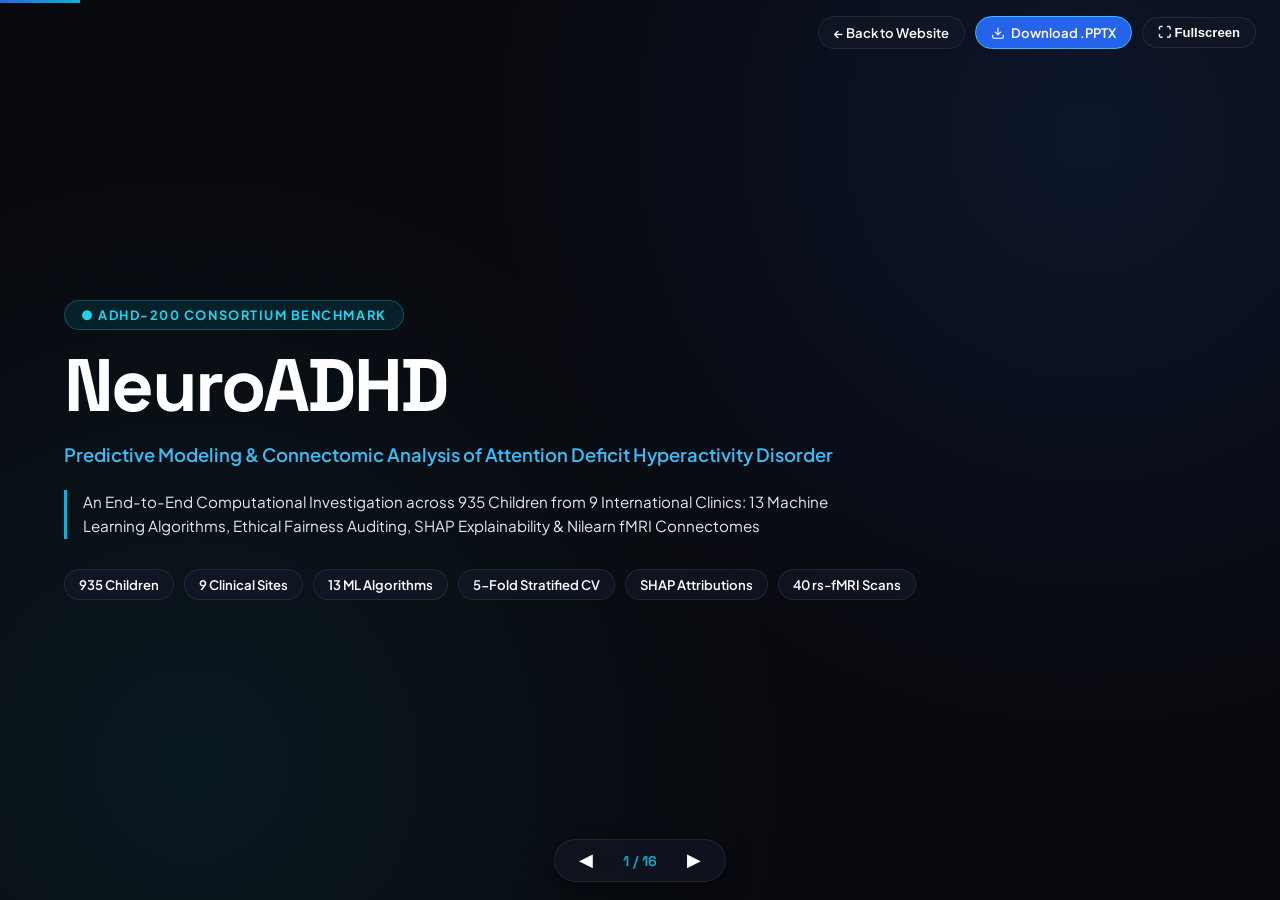
==== commit 8c572d6c: "Update presentation theme: modern bold sans display typography, dark obsidian palette, cyan-blue pul" ====
--- a/website/presentation.html
+++ b/website/presentation.html
@@ -6,23 +6,23 @@
   <title>NeuroADHD: Project Presentation Deck</title>
   <link rel="preconnect" href="https://fonts.googleapis.com">
   <link rel="preconnect" href="https://fonts.gstatic.com" crossorigin>
-  <link href="https://fonts.googleapis.com/css2?family=Instrument+Serif:ital@0;1&family=Plus+Jakarta+Sans:wght@400;500;600;700&family=Space+Grotesk:wght@500;600;700&display=swap" rel="stylesheet">
+  <link href="https://fonts.googleapis.com/css2?family=Plus+Jakarta+Sans:wght@400;500;600;700&family=Space+Grotesk:wght@500;600;700&display=swap" rel="stylesheet">
   <style>
     :root {
-      --bg: #07090e;
-      --bg-card: rgba(16, 21, 31, 0.7);
+      --bg: #090a0f;
+      --bg-card: rgba(18, 23, 38, 0.75);
       --border: rgba(255, 255, 255, 0.08);
-      --border-accent: rgba(34, 211, 238, 0.25);
-      --cyan: #22d3ee;
-      --teal: #2dd4bf;
+      --border-accent: rgba(6, 182, 212, 0.3);
+      --cyan: #06b6d4;
+      --cyan-light: #22d3ee;
+      --teal: #06b6d4;
       --blue: #38bdf8;
-      --blue-dark: #1d4ed8;
+      --blue-dark: #2563eb;
       --orange: #f97316;
       --white: #ffffff;
       --muted: #94a3b8;
-      --light: #cbd5e1;
+      --light: #e2e8f0;
       --font-body: 'Plus Jakarta Sans', system-ui, -apple-system, sans-serif;
-      --font-serif: 'Instrument Serif', Georgia, serif;
       --font-display: 'Space Grotesk', system-ui, sans-serif;
     }
 
@@ -44,8 +44,8 @@
       position: absolute; inset: 0;
       display: none; flex-direction: column; justify-content: space-between;
       padding: clamp(28px, 3.5vw, 48px) clamp(36px, 5vw, 76px);
-      background: radial-gradient(circle at 85% 15%, rgba(29, 78, 216, 0.12), transparent 45%),
-                  radial-gradient(circle at 15% 85%, rgba(45, 212, 191, 0.08), transparent 45%),
+      background: radial-gradient(circle at 85% 15%, rgba(37, 99, 235, 0.12), transparent 45%),
+                  radial-gradient(circle at 15% 85%, rgba(6, 182, 212, 0.08), transparent 45%),
                   var(--bg);
       opacity: 0; transform: scale(0.985);
       transition: opacity 0.3s ease, transform 0.3s ease;
@@ -61,7 +61,7 @@
     }
     .slide-eyebrow {
       font-size: 0.8rem;
-      font-weight: 700; color: var(--teal);
+      font-weight: 700; color: var(--cyan-light);
       text-transform: uppercase; letter-spacing: 0.16em;
       display: inline-flex; align-items: center; gap: 8px; margin-bottom: 6px;
     }
@@ -74,9 +74,8 @@
       font-weight: 700; line-height: 1.15; letter-spacing: -0.025em;
     }
     .slide-title em {
-      font-family: var(--font-serif);
-      font-size: 1.15em; font-weight: 400; font-style: italic;
-      color: var(--teal);
+      font-style: normal;
+      color: var(--cyan-light);
     }
 
     /* Slide Body Layouts */
@@ -156,45 +155,50 @@
 
     /* Title Slide Specific */
     .hero-slide {
-      justify-content: center; gap: 20px;
+      justify-content: center; gap: 18px;
     }
     .badge-tag {
       display: inline-flex; align-items: center; gap: 8px;
       padding: 6px 16px; border-radius: 999px;
-      background: rgba(45, 212, 191, 0.1); border: 1px solid rgba(45, 212, 191, 0.3);
-      color: var(--teal); font-weight: 600; font-size: 0.8rem;
+      background: rgba(6, 182, 212, 0.12); border: 1px solid rgba(6, 182, 212, 0.35);
+      color: var(--cyan-light); font-weight: 700; font-size: 0.8rem;
       letter-spacing: 0.12em; text-transform: uppercase; align-self: flex-start;
     }
     .hero-h1 {
-      font-family: var(--font-serif);
-      font-size: clamp(3rem, 5vw, 4.8rem);
-      font-weight: 400; line-height: 1.05; letter-spacing: -0.02em;
-    }
-    .hero-h1 em {
-      font-style: italic; color: var(--teal);
+      font-family: var(--font-display);
+      font-size: clamp(3.2rem, 5.8vw, 5.4rem);
+      font-weight: 700; line-height: 1.02; letter-spacing: -0.035em;
+      color: var(--white);
     }
     .hero-h2 {
       font-family: var(--font-body);
-      font-size: clamp(1.1rem, 1.4vw, 1.4rem); color: var(--light);
-      font-weight: 500; line-height: 1.5; max-width: 820px;
+      font-size: clamp(1.15rem, 1.4vw, 1.4rem); color: var(--blue);
+      font-weight: 600; line-height: 1.4; max-width: 860px;
     }
     .hero-meta {
-      font-size: 0.9rem; color: var(--muted);
-      border-left: 2px solid var(--teal); padding-left: 14px; margin-top: 6px;
-    }
-
-    /* Closing Slide (Inspired by Healthcare, Together) */
+      font-size: 0.95rem; color: var(--light);
+      border-left: 3px solid var(--cyan); padding-left: 16px; margin-top: 4px;
+      line-height: 1.6; max-width: 820px;
+    }
+    .hero-pill-row {
+      display: flex; flex-wrap: wrap; gap: 10px; margin-top: 12px;
+    }
+    .hero-pill-row span {
+      background: var(--bg-card); border: 1px solid var(--border);
+      border-radius: 999px; padding: 6px 14px; font-size: 0.82rem; font-weight: 600;
+      color: var(--white);
+    }
+
+    /* Closing Slide */
     .closing-slide {
       justify-content: center; align-items: center; text-align: center;
       padding: 40px 60px;
     }
     .closing-title {
-      font-family: var(--font-serif);
+      font-family: var(--font-display);
       font-size: clamp(3.2rem, 5.5vw, 5.4rem);
-      font-weight: 400; line-height: 1; letter-spacing: -0.02em; margin-bottom: 24px;
-    }
-    .closing-title em {
-      font-style: italic; color: var(--teal);
+      font-weight: 700; line-height: 1; letter-spacing: -0.03em; margin-bottom: 24px;
+      color: var(--white);
     }
     .pulse-container {
       width: 100%; max-width: 900px; margin: 10px 0 28px;
@@ -205,11 +209,11 @@
     }
     .closing-sub {
       font-family: var(--font-display);
-      font-size: clamp(1.1rem, 1.5vw, 1.5rem); font-weight: 600;
-      color: var(--white); margin-bottom: 8px;
+      font-size: clamp(1.2rem, 1.6vw, 1.6rem); font-weight: 700;
+      color: var(--blue); margin-bottom: 8px;
     }
     .closing-desc {
-      font-size: 0.92rem; color: var(--muted); max-width: 600px; line-height: 1.6;
+      font-size: 0.95rem; color: var(--muted); max-width: 600px; line-height: 1.6;
     }
 
     /* Controls Bar */
@@ -282,11 +286,19 @@
 
   <!-- SLIDE 1: Title -->
   <section class="slide hero-slide active" data-index="1">
-    <div class="badge-tag">ADHD-200 Benchmark · Machine Learning & Connectomics</div>
-    <h1 class="hero-h1">NeuroADHD, <em>explored.</em></h1>
-    <h2 class="hero-h2">Predictive Modeling & Connectomic Analysis of Attention Deficit Hyperactivity Disorder across Multi-Center Clinical Cohorts</h2>
+    <div class="badge-tag">● ADHD-200 CONSORTIUM BENCHMARK</div>
+    <h1 class="hero-h1">NeuroADHD</h1>
+    <h2 class="hero-h2">Predictive Modeling &amp; Connectomic Analysis of Attention Deficit Hyperactivity Disorder</h2>
     <div class="hero-meta">
-      An End-to-End Investigation: 13 Machine Learning Algorithms, SHAP Explainability & Resting-State fMRI
+      An End-to-End Computational Investigation across 935 Children from 9 International Clinics: 13 Machine Learning Algorithms, Ethical Fairness Auditing, SHAP Explainability &amp; Nilearn fMRI Connectomes
+    </div>
+    <div class="hero-pill-row">
+      <span>935 Children</span>
+      <span>9 Clinical Sites</span>
+      <span>13 ML Algorithms</span>
+      <span>5-Fold Stratified CV</span>
+      <span>SHAP Attributions</span>
+      <span>40 rs-fMRI Scans</span>
     </div>
   </section>
 
@@ -688,19 +700,26 @@
     </div>
   </section>
 
-  <!-- SLIDE 16: Closing Slide (Matching Image 3 Style: Healthcare, Together) -->
+  <!-- SLIDE 16: Closing Slide -->
   <section class="slide closing-slide" data-index="16">
-    <h1 class="closing-title">Healthcare, <em>together.</em></h1>
+    <h1 class="closing-title">Thank You</h1>
     
     <div class="pulse-container">
-      <svg class="pulse-svg" viewBox="0 0 1000 80" fill="none" stroke="currentColor">
-        <path d="M0 40 L300 40 L320 20 L340 68 L360 8 L380 55 L400 40 L465 40 C478 24 492 24 500 40 C508 24 522 24 535 40 L600 40 L620 20 L640 62 L660 28 L680 40 L1000 40" stroke="#2dd4bf" stroke-width="2.5" stroke-linecap="round" stroke-linejoin="round"/>
+      <svg class="pulse-svg" viewBox="0 0 1000 80" fill="none">
+        <path d="M0 40 L300 40 L320 20 L340 68 L360 8 L380 55 L400 40 L465 40 C478 24 492 24 500 40 C508 24 522 24 535 40 L600 40 L620 20 L640 62 L660 28 L680 40 L1000 40" stroke="url(#pulseGrad)" stroke-width="3" stroke-linecap="round" stroke-linejoin="round"/>
+        <defs>
+          <linearGradient id="pulseGrad" x1="0" y1="0" x2="1" y2="0">
+            <stop offset="0%" stop-color="#2563eb"/>
+            <stop offset="50%" stop-color="#06b6d4"/>
+            <stop offset="100%" stop-color="#38bdf8"/>
+          </linearGradient>
+        </defs>
       </svg>
     </div>
 
-    <div class="closing-sub">Thank You</div>
+    <div class="closing-sub">Questions &amp; Open Discussion</div>
     <p class="closing-desc">
-      Questions & Open Discussion · NeuroADHD Benchmark Study
+      NeuroADHD Multi-Center Clinical Benchmark Study
     </p>
   </section>
 
